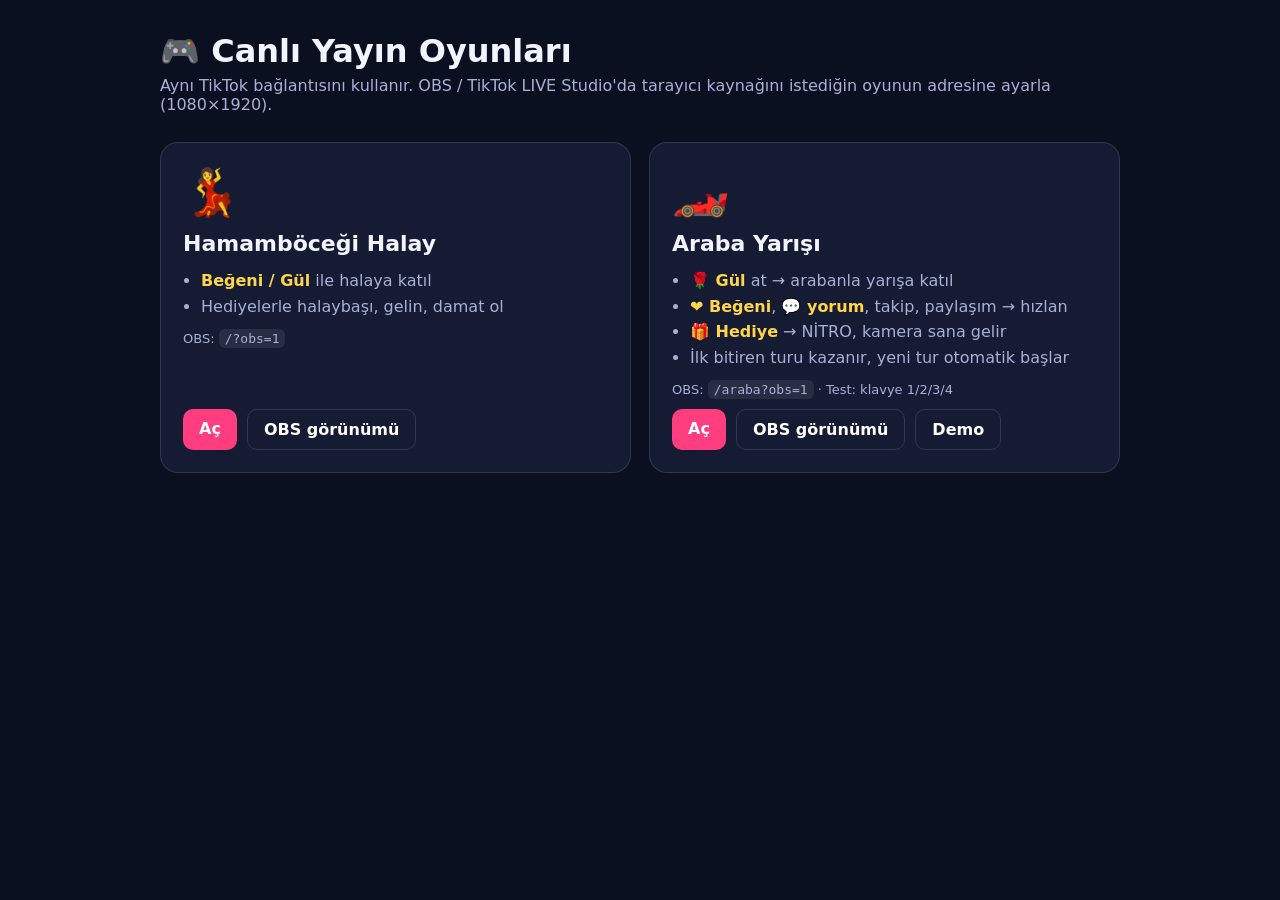
==== static/oyunlar.html @ 729b327c "feat: Oyunlar bölümü ve TikTok canlı Araba Yarışı oyunu Gül ile katılım, beğeni/yorum/takip/paylaşım" ====
<!doctype html>
<html lang="tr">
<head>
  <meta charset="utf-8" />
  <meta name="viewport" content="width=device-width, initial-scale=1" />
  <title>Canlı Yayın Oyunları</title>
  <style>
    :root { --bg:#0b1020; --card:#151b33; --line:rgba(255,255,255,.12); --text:#f2f4ff; --muted:#a7b0d6; --gold:#ffd54a; --pink:#ff3d7f; }
    * { box-sizing:border-box; }
    body { margin:0; background:var(--bg); color:var(--text); font-family:"Segoe UI",system-ui,sans-serif; padding:32px 16px; }
    main { max-width:960px; margin:0 auto; }
    h1 { font-size:32px; margin:0 0 6px; }
    p.lead { color:var(--muted); margin:0 0 28px; }
    .grid { display:grid; grid-template-columns:repeat(auto-fit,minmax(280px,1fr)); gap:18px; }
    .card { background:var(--card); border:1px solid var(--line); border-radius:18px; padding:22px; display:flex; flex-direction:column; gap:12px; }
    .card .icon { font-size:46px; }
    .card h2 { margin:0; font-size:22px; }
    .card ul { margin:0; padding-left:18px; color:var(--muted); line-height:1.6; }
    .card b { color:var(--gold); }
    .btns { display:flex; gap:10px; flex-wrap:wrap; margin-top:auto; }
    a.btn { text-decoration:none; color:#fff; background:var(--pink); padding:10px 16px; border-radius:10px; font-weight:700; }
    a.btn.alt { background:transparent; border:1px solid var(--line); }
    code { background:rgba(255,255,255,.08); padding:2px 6px; border-radius:6px; font-size:13px; word-break:break-all; }
    .obs { color:var(--muted); font-size:13px; }
  </style>
</head>
<body>
<main>
  <h1>🎮 Canlı Yayın Oyunları</h1>
  <p class="lead">Aynı TikTok bağlantısını kullanır. OBS / TikTok LIVE Studio'da tarayıcı kaynağını istediğin oyunun adresine ayarla (1080×1920).</p>
  <div class="grid">
    <section class="card">
      <div class="icon">💃</div>
      <h2>Hamamböceği Halay</h2>
      <ul>
        <li><b>Beğeni / Gül</b> ile halaya katıl</li>
        <li>Hediyelerle halaybaşı, gelin, damat ol</li>
      </ul>
      <div class="obs">OBS: <code>/?obs=1</code></div>
      <div class="btns"><a class="btn" href="/">Aç</a><a class="btn alt" href="/?obs=1">OBS görünümü</a></div>
    </section>
    <section class="card">
      <div class="icon">🏎️</div>
      <h2>Araba Yarışı</h2>
      <ul>
        <li><b>🌹 Gül</b> at → arabanla yarışa katıl</li>
        <li><b>❤️ Beğeni</b>, <b>💬 yorum</b>, takip, paylaşım → hızlan</li>
        <li><b>🎁 Hediye</b> → NİTRO, kamera sana gelir</li>
        <li>İlk bitiren turu kazanır, yeni tur otomatik başlar</li>
      </ul>
      <div class="obs">OBS: <code>/araba?obs=1</code> · Test: klavye 1/2/3/4</div>
      <div class="btns"><a class="btn" href="/araba">Aç</a><a class="btn alt" href="/araba?obs=1">OBS görünümü</a><a class="btn alt" href="/araba?demo=1">Demo</a></div>
    </section>
  </div>
</main>
</body>
</html>
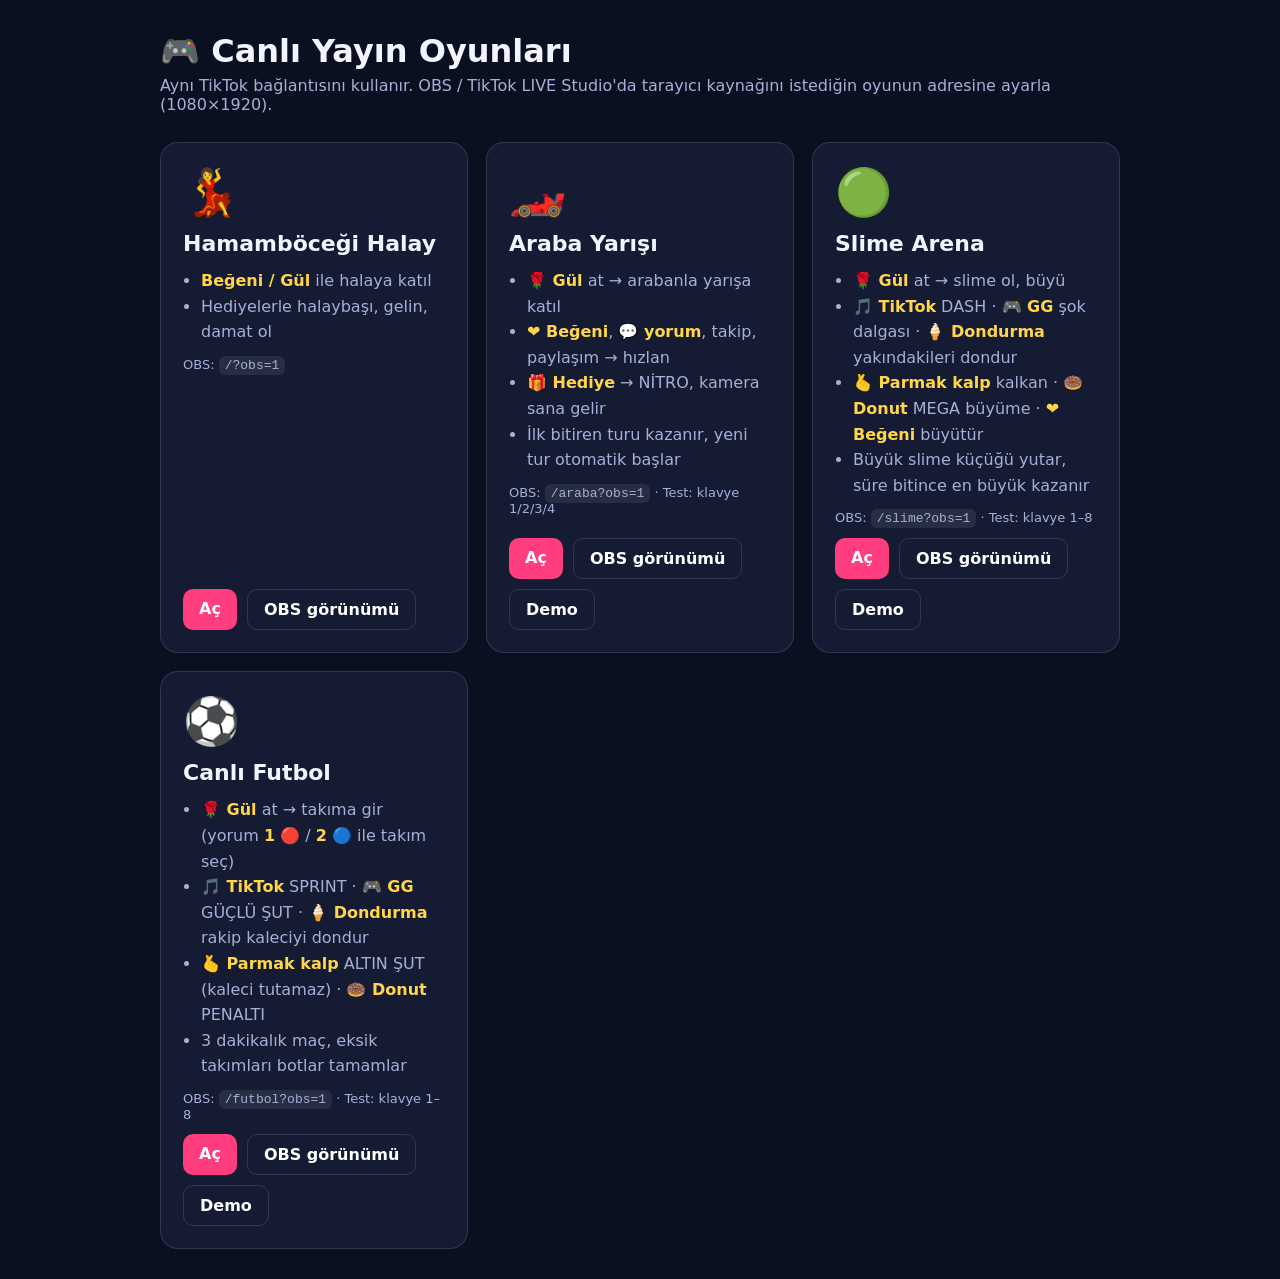
==== commit 10b7004d: "feat: Slime Arena ve Canlı Futbol oyunları, hediye bazlı etkileşimler Gül, TikTok, GG, Dondurma, Par" ====
--- a/static/oyunlar.html
+++ b/static/oyunlar.html
@@ -51,6 +51,30 @@
       <div class="obs">OBS: <code>/araba?obs=1</code> · Test: klavye 1/2/3/4</div>
       <div class="btns"><a class="btn" href="/araba">Aç</a><a class="btn alt" href="/araba?obs=1">OBS görünümü</a><a class="btn alt" href="/araba?demo=1">Demo</a></div>
     </section>
+    <section class="card">
+      <div class="icon">🟢</div>
+      <h2>Slime Arena</h2>
+      <ul>
+        <li><b>🌹 Gül</b> at → slime ol, büyü</li>
+        <li><b>🎵 TikTok</b> DASH · <b>🎮 GG</b> şok dalgası · <b>🍦 Dondurma</b> yakındakileri dondur</li>
+        <li><b>🫰 Parmak kalp</b> kalkan · <b>🍩 Donut</b> MEGA büyüme · <b>❤️ Beğeni</b> büyütür</li>
+        <li>Büyük slime küçüğü yutar, süre bitince en büyük kazanır</li>
+      </ul>
+      <div class="obs">OBS: <code>/slime?obs=1</code> · Test: klavye 1–8</div>
+      <div class="btns"><a class="btn" href="/slime">Aç</a><a class="btn alt" href="/slime?obs=1">OBS görünümü</a><a class="btn alt" href="/slime?demo=1">Demo</a></div>
+    </section>
+    <section class="card">
+      <div class="icon">⚽</div>
+      <h2>Canlı Futbol</h2>
+      <ul>
+        <li><b>🌹 Gül</b> at → takıma gir (yorum <b>1</b> 🔴 / <b>2</b> 🔵 ile takım seç)</li>
+        <li><b>🎵 TikTok</b> SPRINT · <b>🎮 GG</b> GÜÇLÜ ŞUT · <b>🍦 Dondurma</b> rakip kaleciyi dondur</li>
+        <li><b>🫰 Parmak kalp</b> ALTIN ŞUT (kaleci tutamaz) · <b>🍩 Donut</b> PENALTI</li>
+        <li>3 dakikalık maç, eksik takımları botlar tamamlar</li>
+      </ul>
+      <div class="obs">OBS: <code>/futbol?obs=1</code> · Test: klavye 1–8</div>
+      <div class="btns"><a class="btn" href="/futbol">Aç</a><a class="btn alt" href="/futbol?obs=1">OBS görünümü</a><a class="btn alt" href="/futbol?demo=1">Demo</a></div>
+    </section>
   </div>
 </main>
 </body>
